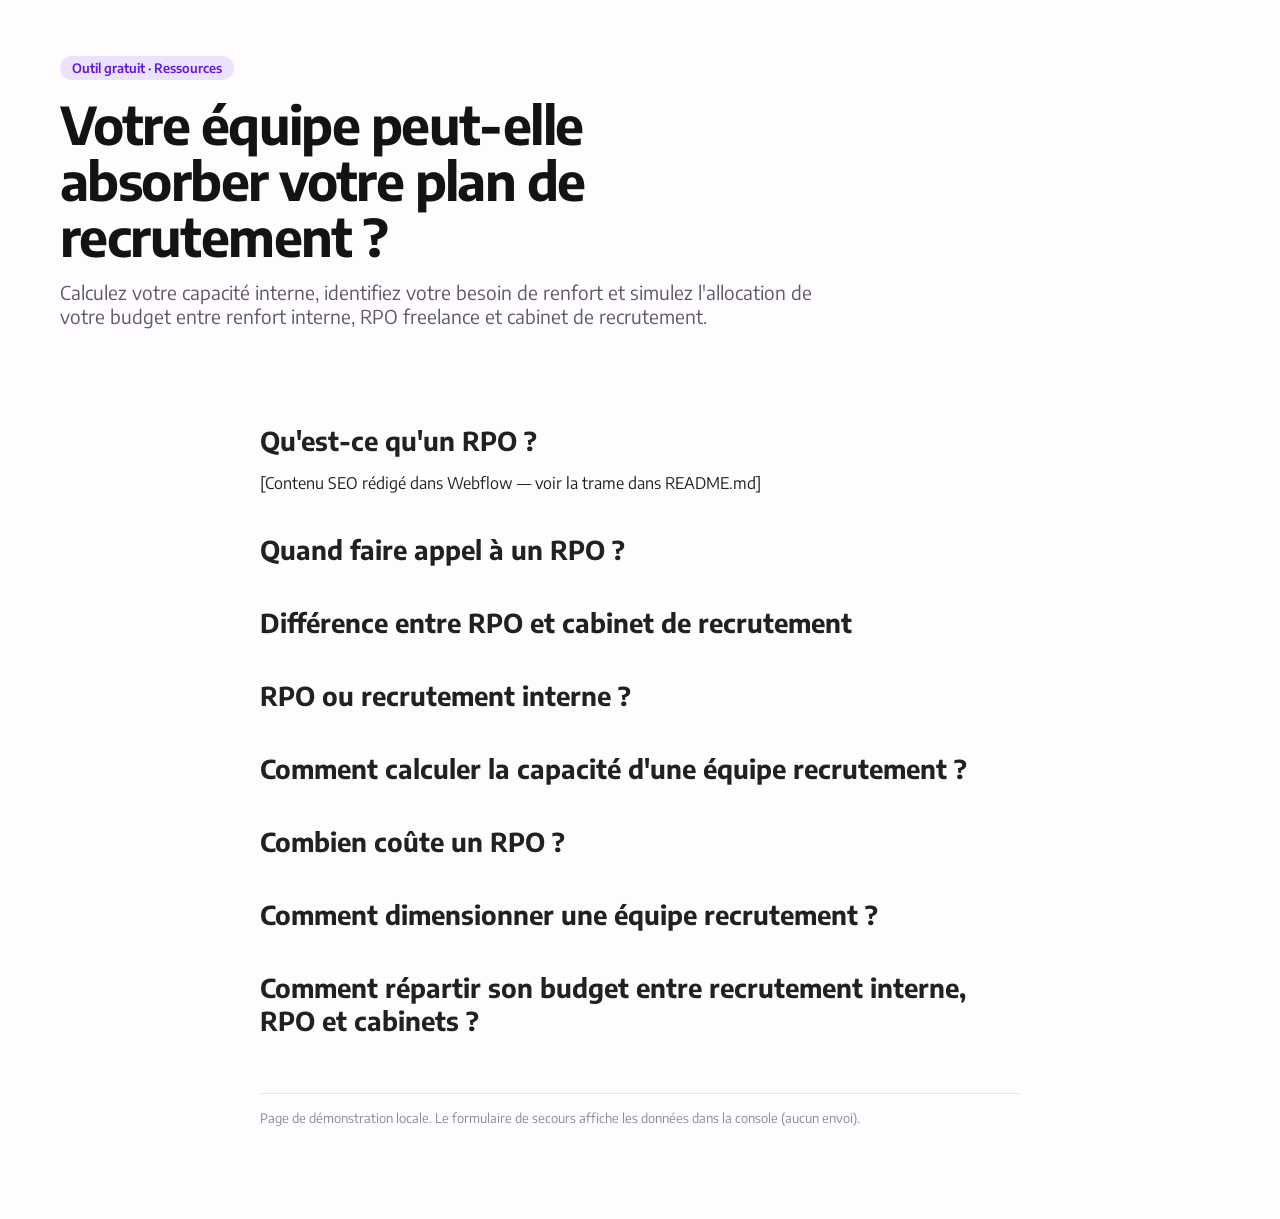
==== index.html @ 39d48fb5 "Page de démo du simulateur" ====
<!doctype html>
<html lang="fr">
<head>
  <meta charset="utf-8">
  <meta name="viewport" content="width=device-width, initial-scale=1">
  <title>Calculateur RPO : interne, RPO ou cabinet ? | Le Club des RH</title>
  <meta name="description" content="Calculez votre capacité interne, identifiez votre besoin de renfort et simulez l'allocation de votre budget entre renfort interne, RPO freelance et cabinet de recrutement.">
  <link rel="preconnect" href="https://fonts.googleapis.com">
  <link rel="preconnect" href="https://fonts.gstatic.com" crossorigin>
  <link href="https://fonts.googleapis.com/css2?family=Encode+Sans:wght@400;500;600;700&display=swap" rel="stylesheet">
  <link rel="stylesheet" href="src/simulateur.css">
  <style>
    /* Styles de la page de démo uniquement (dans Webflow, c'est le site qui s'en charge). */
    body { margin: 0; background: #FEFCFF; color: #131214; font-family: "Encode Sans", Arial, sans-serif; }
    .demo-wrap { max-width: 1160px; margin: 0 auto; padding: 56px 16px 80px; }
    .demo-eyebrow { display: inline-block; padding: 4px 12px; border-radius: 999px; background: #EBE3FD; color: #5E17EB; font-size: 13px; font-weight: 600; margin-bottom: 16px; }
    h1 { font-size: clamp(32px, 5vw, 52px); line-height: 1.08; letter-spacing: -.03em; margin: 0 0 16px; max-width: 18ch; }
    .demo-intro { font-size: 19px; color: #5E5963; max-width: 64ch; margin: 0 0 40px; }
    .demo-seo { max-width: 760px; margin: 96px auto 0; color: #212121; }
    .demo-seo h2 { font-size: 26px; margin: 40px 0 10px; }
    .demo-note { font-size: 13px; color: #8E8A92; border-top: 1px solid #E9E4F0; margin-top: 56px; padding-top: 16px; }
  </style>
</head>
<body>
  <main class="demo-wrap">
    <span class="demo-eyebrow">Outil gratuit · Ressources</span>
    <h1>Votre équipe peut-elle absorber votre plan de recrutement ?</h1>
    <p class="demo-intro">Calculez votre capacité interne, identifiez votre besoin de renfort et simulez l'allocation de votre budget entre renfort interne, RPO freelance et cabinet de recrutement.</p>

    <!-- ===== Début de l'Embed Webflow ===== -->
    <div id="crs-simulator"></div>
    <!-- ===== Fin de l'Embed Webflow ===== -->

    <section class="demo-seo">
      <h2>Qu'est-ce qu'un RPO ?</h2>
      <p>[Contenu SEO rédigé dans Webflow — voir la trame dans README.md]</p>
      <h2>Quand faire appel à un RPO ?</h2>
      <h2>Différence entre RPO et cabinet de recrutement</h2>
      <h2>RPO ou recrutement interne ?</h2>
      <h2>Comment calculer la capacité d'une équipe recrutement ?</h2>
      <h2>Combien coûte un RPO ?</h2>
      <h2>Comment dimensionner une équipe recrutement ?</h2>
      <h2>Comment répartir son budget entre recrutement interne, RPO et cabinets ?</h2>
      <p class="demo-note">Page de démonstration locale. Le formulaire de secours affiche les données dans la console (aucun envoi).</p>
    </section>
  </main>

  <script src="src/config.js"></script>
  <script src="src/calc.js"></script>
  <script src="src/app.js"></script>
</body>
</html>
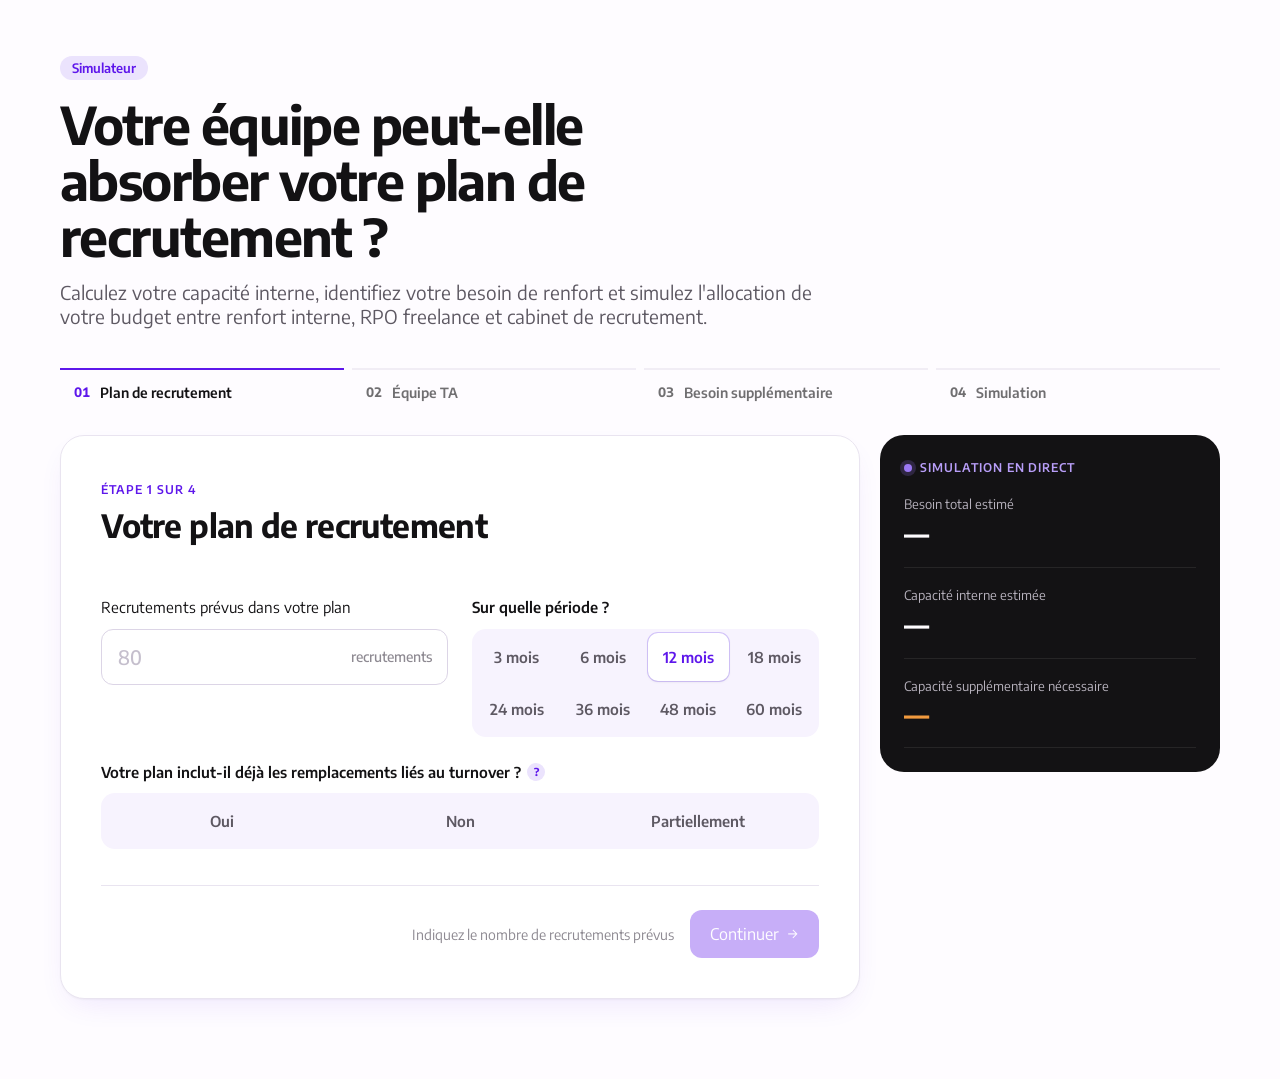
==== commit 01e9cd47: "Documentation v1.2.0 et page de demo" ====
--- a/index.html
+++ b/index.html
@@ -23,7 +23,7 @@
 </head>
 <body>
   <main class="demo-wrap">
-    <span class="demo-eyebrow">Outil gratuit · Ressources</span>
+    <span class="demo-eyebrow">Simulateur</span>
     <h1>Votre équipe peut-elle absorber votre plan de recrutement ?</h1>
     <p class="demo-intro">Calculez votre capacité interne, identifiez votre besoin de renfort et simulez l'allocation de votre budget entre renfort interne, RPO freelance et cabinet de recrutement.</p>
 
@@ -31,18 +31,6 @@
     <div id="crs-simulator"></div>
     <!-- ===== Fin de l'Embed Webflow ===== -->
 
-    <section class="demo-seo">
-      <h2>Qu'est-ce qu'un RPO ?</h2>
-      <p>[Contenu SEO rédigé dans Webflow — voir la trame dans README.md]</p>
-      <h2>Quand faire appel à un RPO ?</h2>
-      <h2>Différence entre RPO et cabinet de recrutement</h2>
-      <h2>RPO ou recrutement interne ?</h2>
-      <h2>Comment calculer la capacité d'une équipe recrutement ?</h2>
-      <h2>Combien coûte un RPO ?</h2>
-      <h2>Comment dimensionner une équipe recrutement ?</h2>
-      <h2>Comment répartir son budget entre recrutement interne, RPO et cabinets ?</h2>
-      <p class="demo-note">Page de démonstration locale. Le formulaire de secours affiche les données dans la console (aucun envoi).</p>
-    </section>
   </main>
 
   <script src="src/config.js"></script>
--- a/src/simulateur.css
+++ b/src/simulateur.css
@@ -0,0 +1,419 @@
+/*!
+ * Simulateur de capacité recrutement — Le Club des RH
+ * Styles encapsulés sous .crs (aucune fuite vers le site Webflow).
+ */
+.crs {
+  --crs-violet: #5E17EB;
+  --crs-violet-700: #4B12BC;
+  --crs-violet-900: #380E8D;
+  --crs-violet-400: #9B78F4;
+  --crs-violet-300: #B89EF8;
+  --crs-violet-200: #D4C5FB;
+  --crs-violet-100: #EBE3FD;
+  --crs-violet-50: #F7F3FE;
+  --crs-orange: #F19A3E;
+  --crs-orange-50: #FEF3E6;
+  --crs-ink: #131214;
+  --crs-ink-2: #5E5963;
+  --crs-ink-3: #8E8A92;
+  --crs-line: #E9E4F0;
+  --crs-line-2: #DCD5E6;
+  --crs-bg: #FEFCFF;
+  --crs-white: #FFFFFF;
+  --crs-ok: #1E8E5A;
+  --crs-danger: #C8412B;
+  --crs-internal: #5E17EB;
+  --crs-rpo: #F19A3E;
+  --crs-agency: #131214;
+  --crs-radius: 20px;
+  --crs-radius-sm: 12px;
+  --crs-shadow: 0 1px 2px rgba(19, 18, 20, .04), 0 12px 32px -12px rgba(94, 23, 235, .12);
+
+  font-family: inherit;
+  color: var(--crs-ink);
+  font-size: 16px;
+  line-height: 1.5;
+  max-width: 1160px;
+  margin: 0 auto;
+  text-align: left;
+  -webkit-font-smoothing: antialiased;
+}
+.crs *, .crs *::before, .crs *::after { box-sizing: border-box; }
+.crs [hidden] { display: none !important; }
+.crs h2, .crs h3, .crs p, .crs ul, .crs ol, .crs dl, .crs dd, .crs label { margin: 0; }
+.crs ul, .crs ol { padding: 0; list-style: none; }
+.crs label { display: block; font-weight: inherit; }
+.crs button, .crs input { font: inherit; color: inherit; }
+.crs button { cursor: pointer; }
+.crs strong { font-weight: 700; }
+.crs small { font-size: .8em; color: var(--crs-ink-3); font-weight: 500; }
+
+/* ---------- Typographie ---------- */
+.crs-h2 { font-size: clamp(24px, 3vw, 32px); line-height: 1.15; font-weight: 700; letter-spacing: -.02em; outline: none; }
+.crs-h3 { font-size: 20px; line-height: 1.25; font-weight: 700; letter-spacing: -.01em; }
+.crs-kicker { display: inline-block; font-size: 12px; font-weight: 600; letter-spacing: .08em; text-transform: uppercase; color: var(--crs-violet); margin-bottom: 8px; }
+.crs-lead { color: var(--crs-ink-2); font-size: 17px; margin-top: 10px; max-width: 62ch; }
+.crs-help { color: var(--crs-ink-3); font-size: 14px; margin-top: 6px; }
+
+/* ---------- Navigation ---------- */
+.crs-nav { display: grid; grid-template-columns: repeat(4, 1fr); gap: 8px; margin-bottom: 20px !important; }
+.crs-nav-item {
+  width: 100%; display: flex; align-items: center; gap: 10px; padding: 12px 14px;
+  background: transparent; border: 0; border-top: 2px solid var(--crs-line); border-radius: 0; text-align: left;
+  color: var(--crs-ink-3); transition: color .2s, border-color .2s;
+}
+.crs-nav-item:disabled { cursor: default; opacity: .6; }
+.crs-nav-num { font-size: 13px; font-weight: 700; font-variant-numeric: tabular-nums; }
+.crs-nav-label { font-size: 14px; font-weight: 600; }
+.crs-nav-item.is-done { color: var(--crs-ink-2); border-top-color: var(--crs-violet-300); }
+.crs-nav-item.is-active { color: var(--crs-ink); border-top-color: var(--crs-violet); }
+.crs-nav-item.is-active .crs-nav-num { color: var(--crs-violet); }
+.crs-nav-item:not(:disabled):hover { color: var(--crs-ink); }
+
+/* ---------- Mise en page ---------- */
+.crs-body { display: grid; grid-template-columns: minmax(0, 1fr) 340px; gap: 20px; align-items: start; }
+.crs.is-step-4 .crs-body { grid-template-columns: minmax(0, 1fr); }
+.crs.is-step-4 .crs-live { display: none; }
+.crs-main { min-width: 0; }
+.crs-step {
+  background: var(--crs-white); border: 1px solid var(--crs-line); border-radius: 24px;
+  padding: clamp(20px, 4vw, 40px); box-shadow: var(--crs-shadow);
+  animation: crs-in .35s ease both;
+}
+.crs-results-body { display: grid; gap: 20px; }
+.crs-field--full { grid-column: 1 / -1; }
+.crs-gate { border-color: var(--crs-violet-200); }
+.crs-results { background: transparent; border: 0; padding: 0; box-shadow: none; display: grid; gap: 20px; }
+.crs-step-head { margin-bottom: 28px; }
+.crs-grid-2 { display: grid; grid-template-columns: repeat(2, minmax(0, 1fr)); gap: 20px 24px; }
+.crs-grid-4 { display: grid; grid-template-columns: repeat(4, minmax(0, 1fr)); gap: 16px; }
+.crs-step > .crs-field, .crs-step > div > .crs-field, .crs-reveal { margin-top: 24px; }
+.crs-grid-2 + .crs-field { margin-top: 24px; }
+.crs-reveal { animation: crs-in .3s ease both; }
+
+@keyframes crs-in { from { opacity: 0; transform: translateY(6px); } to { opacity: 1; transform: none; } }
+
+/* ---------- Champs ---------- */
+.crs-label { font-size: 15px; font-weight: 600; color: var(--crs-ink); margin-bottom: 10px !important; display: flex; align-items: center; gap: 6px; }
+.crs-label-row { display: flex; align-items: baseline; justify-content: space-between; gap: 12px; margin-bottom: 4px; }
+.crs-output { white-space: nowrap; font-size: 22px; font-weight: 700; color: var(--crs-violet); font-variant-numeric: tabular-nums; }
+.crs-input { position: relative; display: flex; align-items: center; }
+.crs-input input {
+  width: 100%; height: 56px; margin: 0; padding: 0 16px; border: 1px solid var(--crs-line-2); border-radius: var(--crs-radius-sm);
+  background: var(--crs-white); font-size: 20px; font-weight: 600; font-variant-numeric: tabular-nums; color: var(--crs-ink);
+  transition: border-color .15s, box-shadow .15s; box-shadow: none; outline: none;
+}
+.crs-input input::placeholder { color: #C5BFCD; font-weight: 500; }
+.crs-input input:hover { border-color: var(--crs-violet-300); }
+.crs-input input:focus { border-color: var(--crs-violet); box-shadow: 0 0 0 4px rgba(94, 23, 235, .12); }
+.crs-suffix { position: absolute; right: 16px; pointer-events: none; color: var(--crs-ink-3); font-size: 14px; font-weight: 500; white-space: nowrap; }
+.crs-input input[data-field] { padding-right: 120px; }
+
+/* Segmenté */
+.crs-seg { display: flex; flex-wrap: wrap; gap: 4px; padding: 4px; background: var(--crs-violet-50); border-radius: 14px; }
+.crs-seg button {
+  flex: 1 1 0; min-width: max-content; min-height: 48px; padding: 0 12px; white-space: nowrap; border: 0; border-radius: 10px; background: transparent;
+  font-size: 15px; font-weight: 600; color: var(--crs-ink-2); transition: background .15s, color .15s, box-shadow .15s;
+}
+.crs-seg--grid4 { display: grid; grid-template-columns: repeat(4, minmax(0, 1fr)); }
+.crs-seg--grid4 button { min-width: 0; padding: 0 6px; }
+.crs-seg button:hover { color: var(--crs-ink); }
+.crs-seg button[aria-checked="true"] { background: var(--crs-white); color: var(--crs-violet); box-shadow: 0 1px 3px rgba(19, 18, 20, .08), 0 0 0 1px var(--crs-violet-200); }
+.crs-seg button:focus-visible, .crs-option:focus-visible, .crs-btn:focus-visible, .crs-nav-item:focus-visible, .crs-stepper-btn:focus-visible, .crs-link:focus-visible, .crs-tip:focus-visible, .crs-missing:focus-visible, .crs-details summary:focus-visible {
+  outline: 2px solid var(--crs-violet); outline-offset: 2px;
+}
+
+/* Slider */
+.crs-range {
+  --p: 50%;
+  -webkit-appearance: none; appearance: none; width: 100%; height: 28px; margin: 6px 0 0; background: transparent; cursor: pointer; border: 0; padding: 0;
+}
+.crs-range::-webkit-slider-runnable-track { height: 6px; border-radius: 6px; background: linear-gradient(to right, var(--crs-track, var(--crs-violet)) var(--p), var(--crs-violet-100) var(--p)); }
+.crs-range::-moz-range-track { height: 6px; border-radius: 6px; background: linear-gradient(to right, var(--crs-track, var(--crs-violet)) var(--p), var(--crs-violet-100) var(--p)); }
+.crs-range::-webkit-slider-thumb { -webkit-appearance: none; width: 22px; height: 22px; margin-top: -8px; border-radius: 50%; background: var(--crs-white); border: 2px solid var(--crs-track, var(--crs-violet)); box-shadow: 0 2px 6px rgba(19, 18, 20, .15); transition: transform .15s; }
+.crs-range::-moz-range-thumb { width: 18px; height: 18px; border-radius: 50%; background: var(--crs-white); border: 2px solid var(--crs-track, var(--crs-violet)); box-shadow: 0 2px 6px rgba(19, 18, 20, .15); }
+.crs-range:active::-webkit-slider-thumb { transform: scale(1.12); }
+.crs-range:focus-visible { outline: 2px solid var(--crs-violet); outline-offset: 4px; border-radius: 6px; }
+.crs-range--internal { --crs-track: var(--crs-internal); }
+.crs-range--rpo { --crs-track: var(--crs-rpo); }
+.crs-range--agency { --crs-track: var(--crs-agency); }
+
+/* Tooltip */
+.crs-tip {
+  position: relative; display: inline-flex; align-items: center; justify-content: center; flex: none;
+  width: 18px; height: 18px; border-radius: 50%; background: var(--crs-violet-100); color: var(--crs-violet);
+  font-size: 11px; font-weight: 700; cursor: help; vertical-align: middle; outline: none;
+}
+.crs-tip::after {
+  content: attr(data-tip); position: absolute; z-index: 20; bottom: calc(100% + 8px); left: 50%; transform: translate(-50%, 4px);
+  width: max-content; max-width: min(280px, 72vw); padding: 10px 12px; border-radius: 10px;
+  background: var(--crs-ink); color: #fff; font-size: 13px; line-height: 1.45; font-weight: 400; text-transform: none; letter-spacing: 0;
+  opacity: 0; pointer-events: none; transition: opacity .15s, transform .15s; white-space: normal; text-align: left;
+}
+.crs-tip:hover::after, .crs-tip:focus::after { opacity: 1; transform: translate(-50%, 0); }
+
+/* ---------- Boutons ---------- */
+.crs-btn {
+  display: inline-flex; align-items: center; justify-content: center; gap: 8px; min-height: 48px; padding: 12px 20px;
+  border: 0; border-radius: var(--crs-radius-sm); background: var(--crs-violet); color: #FEFCFF !important;
+  font-size: 16px; font-weight: 600; text-decoration: none !important; transition: background .15s, transform .15s, opacity .15s; white-space: nowrap;
+}
+.crs-btn:hover { background: var(--crs-violet-700); }
+.crs-btn:active { transform: translateY(1px); }
+.crs-btn:disabled { opacity: .35; cursor: not-allowed; background: var(--crs-violet); }
+.crs-btn--ghost { background: transparent; color: var(--crs-ink) !important; box-shadow: inset 0 0 0 1px var(--crs-line-2); }
+.crs-btn--ghost:hover { background: var(--crs-violet-50); }
+.crs-btn--light { background: #FEFCFF; color: var(--crs-violet) !important; }
+.crs-btn--light:hover { background: var(--crs-violet-100); }
+.crs-link { background: none; border: 0; padding: 0; color: var(--crs-violet); font-size: 13px; font-weight: 600; }
+.crs-link:hover { text-decoration: underline; }
+
+.crs-actions { display: flex; align-items: center; justify-content: space-between; gap: 16px; margin-top: 36px; padding-top: 24px; border-top: 1px solid var(--crs-line); }
+.crs-actions-right { display: flex; align-items: center; gap: 16px; margin-left: auto; }
+.crs-hint { font-size: 14px; color: var(--crs-ink-3); text-align: right; }
+
+/* ---------- Panneau direct ---------- */
+.crs-live {
+  position: sticky; top: 24px; padding: 24px; border-radius: 24px; background: var(--crs-ink); color: #FEFCFF;
+  display: grid; gap: 18px; animation: crs-in .35s ease both;
+}
+.crs-live-title { font-size: 12px; font-weight: 600; letter-spacing: .08em; text-transform: uppercase; color: var(--crs-violet-300); display: flex; align-items: center; gap: 8px; }
+.crs-live-title::before { content: ""; width: 8px; height: 8px; border-radius: 50%; background: var(--crs-violet-400); box-shadow: 0 0 0 4px rgba(155, 120, 244, .2); }
+.crs-live-item { display: grid; gap: 2px; padding-bottom: 16px; border-bottom: 1px solid rgba(255, 255, 255, .08); }
+.crs-live-item span { font-size: 13px; color: #B7B2BD; }
+.crs-live-item strong { font-size: 28px; line-height: 1.15; letter-spacing: -.02em; font-variant-numeric: tabular-nums; }
+.crs-live-item small { color: #8E8A92; font-size: 12px; }
+.crs-live-item--gap strong { color: var(--crs-orange); }
+.crs-live-result p { font-size: 15px; color: #E6E1EC; margin-bottom: 12px !important; }
+.crs-live-result strong { color: #fff; }
+.crs-live .crs-bar { background: rgba(255, 255, 255, .08); }
+.crs-live .crs-legend { color: #B7B2BD; }
+.crs-live .crs-dot--covered { background: var(--crs-violet-400); }
+.crs-live .crs-bar-seg--covered { background: var(--crs-violet-400); }
+.crs-live-inline { display: none; }
+
+/* ---------- Barres ---------- */
+.crs-bar { display: flex; height: 12px; border-radius: 12px; overflow: hidden; background: var(--crs-violet-50); gap: 2px; }
+.crs-bar-seg { display: block; height: 100%; transition: width .45s cubic-bezier(.2, .8, .2, 1); min-width: 0; }
+.crs-bar-seg:first-child { border-radius: 12px 0 0 12px; }
+.crs-bar-seg:last-child { border-radius: 0 12px 12px 0; }
+.crs-bar-seg:only-child { border-radius: 12px; }
+.crs-bar-seg--covered { background: var(--crs-violet); }
+.crs-bar-seg--gap { background: repeating-linear-gradient(-45deg, var(--crs-orange) 0 6px, #F5B06A 6px 12px); }
+.crs-bar-seg--internal { background: var(--crs-internal); }
+.crs-bar-seg--rpo { background: var(--crs-rpo); }
+.crs-bar-seg--agency { background: var(--crs-agency); }
+.crs-legend { display: flex; flex-wrap: wrap; gap: 6px 16px; margin-top: 10px; font-size: 13px; color: var(--crs-ink-2); }
+.crs-legend span { display: inline-flex; align-items: center; gap: 6px; }
+.crs-dot { display: inline-block; flex: none; width: 10px; height: 10px; border-radius: 3px; }
+.crs-dot--covered, .crs-dot--internal { background: var(--crs-internal); }
+.crs-dot--gap, .crs-dot--rpo { background: var(--crs-rpo); }
+.crs-dot--agency { background: var(--crs-agency); }
+
+/* ---------- Étape 3 ---------- */
+.crs-counter { position: relative; display: flex; flex-wrap: wrap; align-items: baseline; gap: 8px; padding: 16px 20px 22px; border-radius: 16px; background: var(--crs-violet-50); color: var(--crs-ink-2); font-size: 15px; margin-bottom: 8px; overflow: hidden; }
+.crs-counter-num { font-size: 24px; font-weight: 700; color: var(--crs-ink); font-variant-numeric: tabular-nums; }
+.crs-counter-track { position: absolute; left: 0; right: 0; bottom: 0; height: 4px; background: var(--crs-violet-100); }
+.crs-counter-fill { display: block; height: 100%; width: 0; background: var(--crs-violet); transition: width .3s ease, background .2s; }
+.crs-counter[data-state="ok"] { background: #EAF6F0; }
+.crs-counter[data-state="ok"] .crs-counter-num { color: var(--crs-ok); }
+.crs-counter[data-state="ok"] .crs-counter-fill { background: var(--crs-ok); }
+.crs-counter[data-state="over"] { background: #FBECE9; }
+.crs-counter[data-state="over"] .crs-counter-num { color: var(--crs-danger); }
+.crs-counter[data-state="over"] .crs-counter-fill { background: var(--crs-danger); }
+
+.crs-typo-row, .crs-strategic { display: grid; grid-template-columns: auto minmax(0, 1fr) auto; align-items: center; gap: 16px; padding: 18px 0; border-bottom: 1px solid var(--crs-line); }
+.crs-strategic { grid-template-columns: minmax(0, 1fr) auto; padding: 18px 20px; margin-top: 16px; border: 1px dashed var(--crs-violet-200); border-radius: 16px; background: var(--crs-white); }
+.crs-typo-letter { width: 40px; height: 40px; border-radius: 12px; display: grid; place-items: center; font-weight: 700; background: var(--crs-violet-50); color: var(--crs-violet); }
+.crs-typo-letter--standard { background: var(--crs-violet-100); }
+.crs-typo-letter--complex { background: var(--crs-violet); color: #fff; }
+.crs-typo-label { font-weight: 600; }
+.crs-typo-label .crs-tip { margin-left: 6px; vertical-align: 1px; }
+.crs-typo-desc { font-size: 14px; color: var(--crs-ink-3); }
+.crs-typo-ctrl { display: flex; flex-direction: column; align-items: flex-end; gap: 6px; }
+
+.crs-stepper { display: inline-flex; align-items: center; border: 1px solid var(--crs-line-2); border-radius: var(--crs-radius-sm); background: var(--crs-white); overflow: hidden; }
+.crs-stepper input { width: 64px; height: 48px; margin: 0; padding: 0; border: 0; text-align: center; font-size: 18px; font-weight: 700; font-variant-numeric: tabular-nums; outline: none; background: transparent; box-shadow: none; }
+.crs-stepper:focus-within { border-color: var(--crs-violet); box-shadow: 0 0 0 4px rgba(94, 23, 235, .12); }
+.crs-stepper-btn { width: 44px; height: 48px; border: 0; background: var(--crs-violet-50); color: var(--crs-violet); font-size: 20px; font-weight: 600; transition: background .15s; }
+.crs-stepper-btn:hover { background: var(--crs-violet-100); }
+
+.crs-options { display: grid; grid-template-columns: repeat(2, minmax(0, 1fr)); gap: 10px; }
+.crs-option {
+  display: flex; align-items: center; gap: 12px; min-height: 60px; padding: 12px 16px; text-align: left;
+  border: 1px solid var(--crs-line-2); border-radius: 14px; background: var(--crs-white); font-size: 15px; font-weight: 500; color: var(--crs-ink);
+  transition: border-color .15s, background .15s;
+}
+.crs-option:hover { border-color: var(--crs-violet-300); }
+.crs-radio { flex: none; width: 18px; height: 18px; border-radius: 50%; border: 2px solid var(--crs-line-2); transition: border .15s; }
+.crs-option[aria-checked="true"] { border-color: var(--crs-violet); background: var(--crs-violet-50); }
+.crs-option[aria-checked="true"] .crs-radio { border: 5px solid var(--crs-violet); }
+
+/* Pas de gap */
+.crs-nogap { text-align: left; padding: 8px 0; }
+.crs-nogap-icon { width: 56px; height: 56px; border-radius: 16px; display: grid; place-items: center; background: #EAF6F0; color: var(--crs-ok); font-size: 26px; font-weight: 700; margin-bottom: 20px; }
+.crs-nogap-actions { display: flex; flex-wrap: wrap; gap: 12px; margin-top: 28px; }
+
+/* ---------- Résultats ---------- */
+.crs-hero {
+  position: relative; overflow: hidden; padding: clamp(24px, 4vw, 40px); border-radius: 28px; color: #FEFCFF;
+  background: radial-gradient(120% 140% at 100% 0%, #7A3CF0 0%, var(--crs-violet) 38%, var(--crs-violet-900) 100%);
+}
+.crs-hero .crs-bar { background: rgba(255, 255, 255, .14); height: 14px; }
+.crs-hero .crs-bar-seg--covered { background: #FEFCFF; }
+.crs-hero .crs-dot--covered { background: #FEFCFF; }
+.crs-hero .crs-legend { color: var(--crs-violet-200); }
+.crs-hero-top { display: flex; justify-content: space-between; align-items: flex-start; gap: 20px; margin-bottom: 28px; }
+.crs-kicker--light { color: var(--crs-violet-200); }
+.crs-hero-title { color: #FEFCFF; }
+.crs-hero-cov { text-align: right; }
+.crs-hero-cov-num { display: block; font-size: clamp(48px, 7vw, 76px); line-height: .95; font-weight: 700; letter-spacing: -.04em; font-variant-numeric: tabular-nums; }
+.crs-hero-cov-lbl { font-size: 13px; color: var(--crs-violet-200); }
+.crs-hero-grid { display: grid; grid-template-columns: repeat(5, minmax(0, 1fr)); gap: 1px; background: rgba(255, 255, 255, .14); border-radius: 16px; overflow: hidden; margin-bottom: 24px; }
+.crs-hero-grid > div { padding: 16px; background: rgba(56, 14, 141, .55); display: flex; flex-direction: column; justify-content: space-between; gap: 8px; }
+.crs-hero-grid span { font-size: 13px; line-height: 1.3; color: var(--crs-violet-200); }
+.crs-hero-grid strong { font-size: clamp(26px, 3vw, 34px); line-height: 1; letter-spacing: -.02em; font-variant-numeric: tabular-nums; }
+.crs-hero-gap strong { color: var(--crs-orange); }
+.crs-hero-foot { margin-top: 20px; font-size: 12px; color: var(--crs-violet-300); letter-spacing: .02em; }
+
+.crs-block { background: var(--crs-white); border: 1px solid var(--crs-line); border-radius: 24px; padding: clamp(20px, 3.5vw, 32px); box-shadow: var(--crs-shadow); }
+.crs-block-head { margin-bottom: 24px; }
+.crs-hyp { gap: 16px; }
+.crs-hyp-group { display: grid; gap: 18px; padding: 20px; border-radius: 16px; background: var(--crs-violet-50); align-content: start; }
+.crs-hyp-title { display: flex; align-items: center; gap: 8px; font-size: 13px; font-weight: 700; letter-spacing: .06em; text-transform: uppercase; color: var(--crs-ink-2); }
+.crs-hyp .crs-output { font-size: 18px; }
+
+.crs-details { margin-top: 16px; border-top: 1px solid var(--crs-line); padding-top: 16px; }
+.crs-details summary { cursor: pointer; font-weight: 600; color: var(--crs-violet); list-style: none; display: inline-flex; align-items: center; gap: 8px; }
+.crs-details summary::-webkit-details-marker { display: none; }
+.crs-details summary::before { content: "+"; display: inline-grid; place-items: center; width: 20px; height: 20px; border-radius: 6px; background: var(--crs-violet-100); font-size: 14px; transition: transform .2s; }
+.crs-details[open] summary::before { content: "−"; }
+.crs-details[open] > *:not(summary) { animation: crs-in .25s ease both; }
+.crs-details .crs-grid-4 { margin-top: 16px; }
+.crs-grid-4 .crs-input input { font-size: 18px; height: 50px; padding-right: 76px; }
+.crs-grid-4 .crs-label { font-size: 14px; }
+
+/* Cartes */
+.crs-cards { display: grid; grid-template-columns: repeat(3, minmax(0, 1fr)); gap: 16px; }
+.crs-card { display: flex; flex-direction: column; padding: 24px; border-radius: 20px; border: 1px solid var(--crs-line); background: var(--crs-bg); position: relative; overflow: hidden; }
+.crs-card::before { content: ""; position: absolute; left: 0; top: 0; right: 0; height: 4px; background: var(--crs-internal); }
+.crs-card--rpo::before { background: var(--crs-rpo); }
+.crs-card--agency::before { background: var(--crs-agency); }
+.crs-card-tag { display: flex; align-items: center; gap: 8px; font-size: 12px; font-weight: 700; letter-spacing: .08em; text-transform: uppercase; color: var(--crs-ink-2); margin-bottom: 16px; }
+.crs-card-big { font-size: clamp(28px, 3vw, 36px); line-height: 1.05; font-weight: 700; letter-spacing: -.02em; font-variant-numeric: tabular-nums; min-height: 38px; }
+.crs-card-sub { font-size: 13px; color: var(--crs-ink-3); margin: 4px 0 18px; }
+.crs-dl { display: grid; gap: 0; margin-bottom: 18px !important; }
+.crs-dl > div, .crs-recap > div { display: flex; justify-content: space-between; align-items: baseline; gap: 12px; padding: 9px 0; border-top: 1px solid var(--crs-line); font-size: 14px; }
+.crs-dl dt, .crs-recap dt { color: var(--crs-ink-2); }
+.crs-dl dd, .crs-recap dd { font-weight: 600; text-align: right; font-variant-numeric: tabular-nums; }
+.crs-card-msg { font-size: 14px; font-weight: 600; color: var(--crs-ink); margin-top: auto !important; padding-top: 14px; border-top: 1px solid var(--crs-line); }
+.crs-card-note { font-size: 12.5px; line-height: 1.5; color: var(--crs-ink-2); margin-top: 10px !important; padding: 10px 12px; border-radius: 10px; background: var(--crs-violet-50); }
+.crs .crs-missing { border: 1px dashed var(--crs-violet-300); background: var(--crs-white); color: var(--crs-violet); border-radius: 10px; padding: 8px 12px; font-size: 14px; font-weight: 600; letter-spacing: 0; line-height: 1.3; text-align: left; }
+.crs-missing:hover { background: var(--crs-violet-50); }
+
+.crs-callout { margin-top: 16px; padding: 16px 20px; border-radius: 16px; background: var(--crs-orange-50); border-left: 4px solid var(--crs-orange); }
+.crs-callout-lbl { display: block; font-size: 12px; font-weight: 700; letter-spacing: .08em; text-transform: uppercase; color: #A55E12; margin-bottom: 4px; }
+.crs-callout p { font-size: 15px; color: var(--crs-ink); }
+.crs-callout--inline { margin-top: 24px; }
+
+/* Allocation */
+.crs-example { padding: 20px; border-radius: 16px; background: var(--crs-violet-50); margin-bottom: 24px; font-size: 15px; color: var(--crs-ink-2); }
+.crs-example strong { color: var(--crs-ink); }
+.crs-example-head { display: flex; align-items: center; justify-content: space-between; gap: 12px; margin-bottom: 10px; }
+.crs-pill { display: inline-flex; padding: 4px 10px; border-radius: 999px; background: var(--crs-white); border: 1px solid var(--crs-violet-200); color: var(--crs-violet); font-size: 12px; font-weight: 700; letter-spacing: .02em; }
+.crs-example ul { display: grid; gap: 8px; margin: 12px 0 !important; }
+.crs-example li { position: relative; padding-left: 18px; }
+.crs-example li::before { content: ""; position: absolute; left: 0; top: .6em; width: 6px; height: 6px; border-radius: 50%; background: var(--crs-violet); }
+.crs-mix-grid { display: grid; grid-template-columns: minmax(0, 1.3fr) minmax(0, 1fr); gap: 24px; align-items: start; }
+.crs-mix-rows { display: grid; gap: 8px; }
+.crs-mix-row { padding: 14px 0; border-bottom: 1px solid var(--crs-line); }
+.crs-mix-head { display: flex; align-items: center; gap: 10px; margin-bottom: 6px; }
+.crs-mix-label { font-weight: 600; }
+.crs-mix-cost { margin-left: auto; font-weight: 600; color: var(--crs-ink-2); font-variant-numeric: tabular-nums; font-size: 15px; }
+.crs-mix-ctrl { display: grid; grid-template-columns: minmax(0, 1fr) auto; align-items: center; gap: 16px; }
+.crs-mix-num { display: flex; align-items: center; gap: 6px; border: 1px solid var(--crs-line-2); border-radius: 10px; padding: 0 10px; background: var(--crs-white); }
+.crs-mix-num:focus-within { border-color: var(--crs-violet); box-shadow: 0 0 0 4px rgba(94, 23, 235, .12); }
+.crs-mix-num input { width: 48px; height: 40px; border: 0; margin: 0; padding: 0; text-align: right; font-size: 17px; font-weight: 700; font-variant-numeric: tabular-nums; outline: none; background: transparent; box-shadow: none; }
+.crs-mix-num span { font-size: 13px; color: var(--crs-ink-3); }
+.crs-mix-sum { font-size: 14px; color: var(--crs-ink-3); padding-top: 6px; font-variant-numeric: tabular-nums; }
+.crs-budget { position: sticky; top: 24px; padding: 24px; border-radius: 20px; background: var(--crs-ink); color: #FEFCFF; }
+.crs-budget-lbl { display: block; font-size: 13px; color: #B7B2BD; }
+.crs-budget-num { display: block; font-size: clamp(32px, 4vw, 44px); line-height: 1.1; font-weight: 700; letter-spacing: -.03em; margin: 4px 0 18px; font-variant-numeric: tabular-nums; }
+.crs-budget .crs-bar { background: rgba(255, 255, 255, .1); }
+.crs-budget .crs-legend { color: #B7B2BD; }
+.crs-budget .crs-bar-seg--agency, .crs-budget .crs-dot--agency { background: #FEFCFF; }
+.crs-budget-list { display: grid; margin-top: 16px !important; }
+.crs-budget-list li { display: flex; justify-content: space-between; align-items: baseline; gap: 12px; padding: 10px 0; border-top: 1px solid rgba(255, 255, 255, .08); font-size: 14px; }
+.crs-budget-list li span { display: inline-flex; align-items: center; gap: 8px; color: #E6E1EC; }
+.crs-budget-list small { color: #8E8A92; }
+.crs-budget-list strong { font-variant-numeric: tabular-nums; }
+.crs-budget-note { margin-top: 14px !important; font-size: 12px; color: #8E8A92; }
+
+/* CTA */
+.crs-cta { display: flex; align-items: center; justify-content: space-between; gap: 24px; padding: clamp(24px, 4vw, 36px); border-radius: 24px; background: var(--crs-violet); color: #FEFCFF; }
+.crs-cta p { color: var(--crs-violet-100); margin-top: 8px !important; max-width: 64ch; }
+.crs-cta .crs-h3 { color: #FEFCFF; }
+
+/* Lead */
+.crs-form { display: grid; gap: 18px; }
+.crs-form .crs-input input { font-size: 16px; font-weight: 500; height: 50px; padding-right: 16px; }
+.crs-check { display: flex !important; gap: 10px; align-items: flex-start; font-size: 14px; color: var(--crs-ink-2); cursor: pointer; }
+.crs-check input { margin: 3px 0 0; width: 16px; height: 16px; accent-color: var(--crs-violet); flex: none; }
+.crs-legal { font-size: 12.5px; color: var(--crs-ink-3); }
+.crs-legal a { color: var(--crs-violet); }
+.crs-form-actions { display: flex; align-items: center; gap: 16px; flex-wrap: wrap; }
+.crs-form-error { font-size: 14px; color: var(--crs-danger); }
+.crs-form-success { padding: 16px 20px; border-radius: 14px; background: #EAF6F0; color: var(--crs-ok); font-weight: 600; }
+
+/* Pied */
+.crs-foot { padding: 4px 8px; }
+.crs-foot .crs-details { border-top: 0; margin-top: 0; }
+.crs-recap { display: grid; grid-template-columns: repeat(2, minmax(0, 1fr)); column-gap: 32px; margin-top: 12px !important; }
+.crs-disclaimer { margin-top: 20px !important; font-size: 12.5px; line-height: 1.6; color: var(--crs-ink-3); max-width: 90ch; }
+.crs-foot-actions { display: flex; gap: 12px; margin-top: 20px; flex-wrap: wrap; }
+
+/* ---------- Responsive ---------- */
+@media (max-width: 991px) {
+  .crs-body { grid-template-columns: minmax(0, 1fr); }
+  .crs-live { display: none; }
+  .crs-live-inline:not([hidden]) {
+    display: grid; grid-template-columns: repeat(3, minmax(0, 1fr)); gap: 1px; margin-top: 28px; border-radius: 16px; overflow: hidden; background: rgba(255, 255, 255, .1);
+  }
+  .crs-live-inline > div { background: var(--crs-ink); color: #fff; padding: 12px; display: grid; gap: 2px; }
+  .crs-live-inline span { font-size: 11px; color: #B7B2BD; }
+  .crs-live-inline strong { font-size: 20px; font-variant-numeric: tabular-nums; }
+  .crs-live-inline > div:last-child strong { color: var(--crs-orange); }
+  .crs-cards { grid-template-columns: minmax(0, 1fr); }
+  .crs-hero-grid { grid-template-columns: repeat(2, minmax(0, 1fr)); }
+  .crs-hero-gap { grid-column: 1 / -1; }
+  .crs-mix-grid { grid-template-columns: minmax(0, 1fr); }
+  .crs-budget { position: static; }
+  .crs-grid-4 { grid-template-columns: repeat(2, minmax(0, 1fr)); }
+}
+@media (max-width: 767px) {
+  .crs-nav { gap: 4px; }
+  .crs-nav-item { padding: 10px 2px; flex-direction: column; align-items: flex-start; gap: 0; }
+  .crs-nav-label { display: none; }
+  .crs-nav-item.is-active .crs-nav-label { display: block; font-size: 12px; white-space: nowrap; }
+  .crs-grid-2, .crs-options, .crs-recap { grid-template-columns: minmax(0, 1fr); }
+  .crs-step { border-radius: 20px; }
+  .crs-actions { flex-wrap: wrap; }
+  .crs-actions-right { width: 100%; flex-direction: column-reverse; align-items: stretch; }
+  .crs-actions-right .crs-btn { width: 100%; }
+  .crs-hint { text-align: center; }
+  .crs-actions > .crs-btn--ghost { order: 2; width: 100%; }
+  .crs-typo-row { grid-template-columns: auto minmax(0, 1fr); }
+  .crs-typo-ctrl { grid-column: 1 / -1; flex-direction: row; justify-content: space-between; align-items: center; }
+  .crs-strategic { grid-template-columns: minmax(0, 1fr); }
+  .crs-strategic .crs-typo-ctrl { grid-column: auto; }
+  .crs-hero-top { flex-direction: column; }
+  .crs-hero-cov { text-align: left; }
+  .crs-cta { flex-direction: column; align-items: stretch; }
+  .crs-cta .crs-btn { width: 100%; }
+  .crs-live-inline:not([hidden]) > div { padding: 10px 8px; }
+  .crs-input input { font-size: 18px; }
+  .crs-nogap-actions .crs-btn { width: 100%; }
+}
+@media (prefers-reduced-motion: reduce) {
+  .crs *, .crs *::before, .crs *::after { animation: none !important; transition: none !important; }
+}
